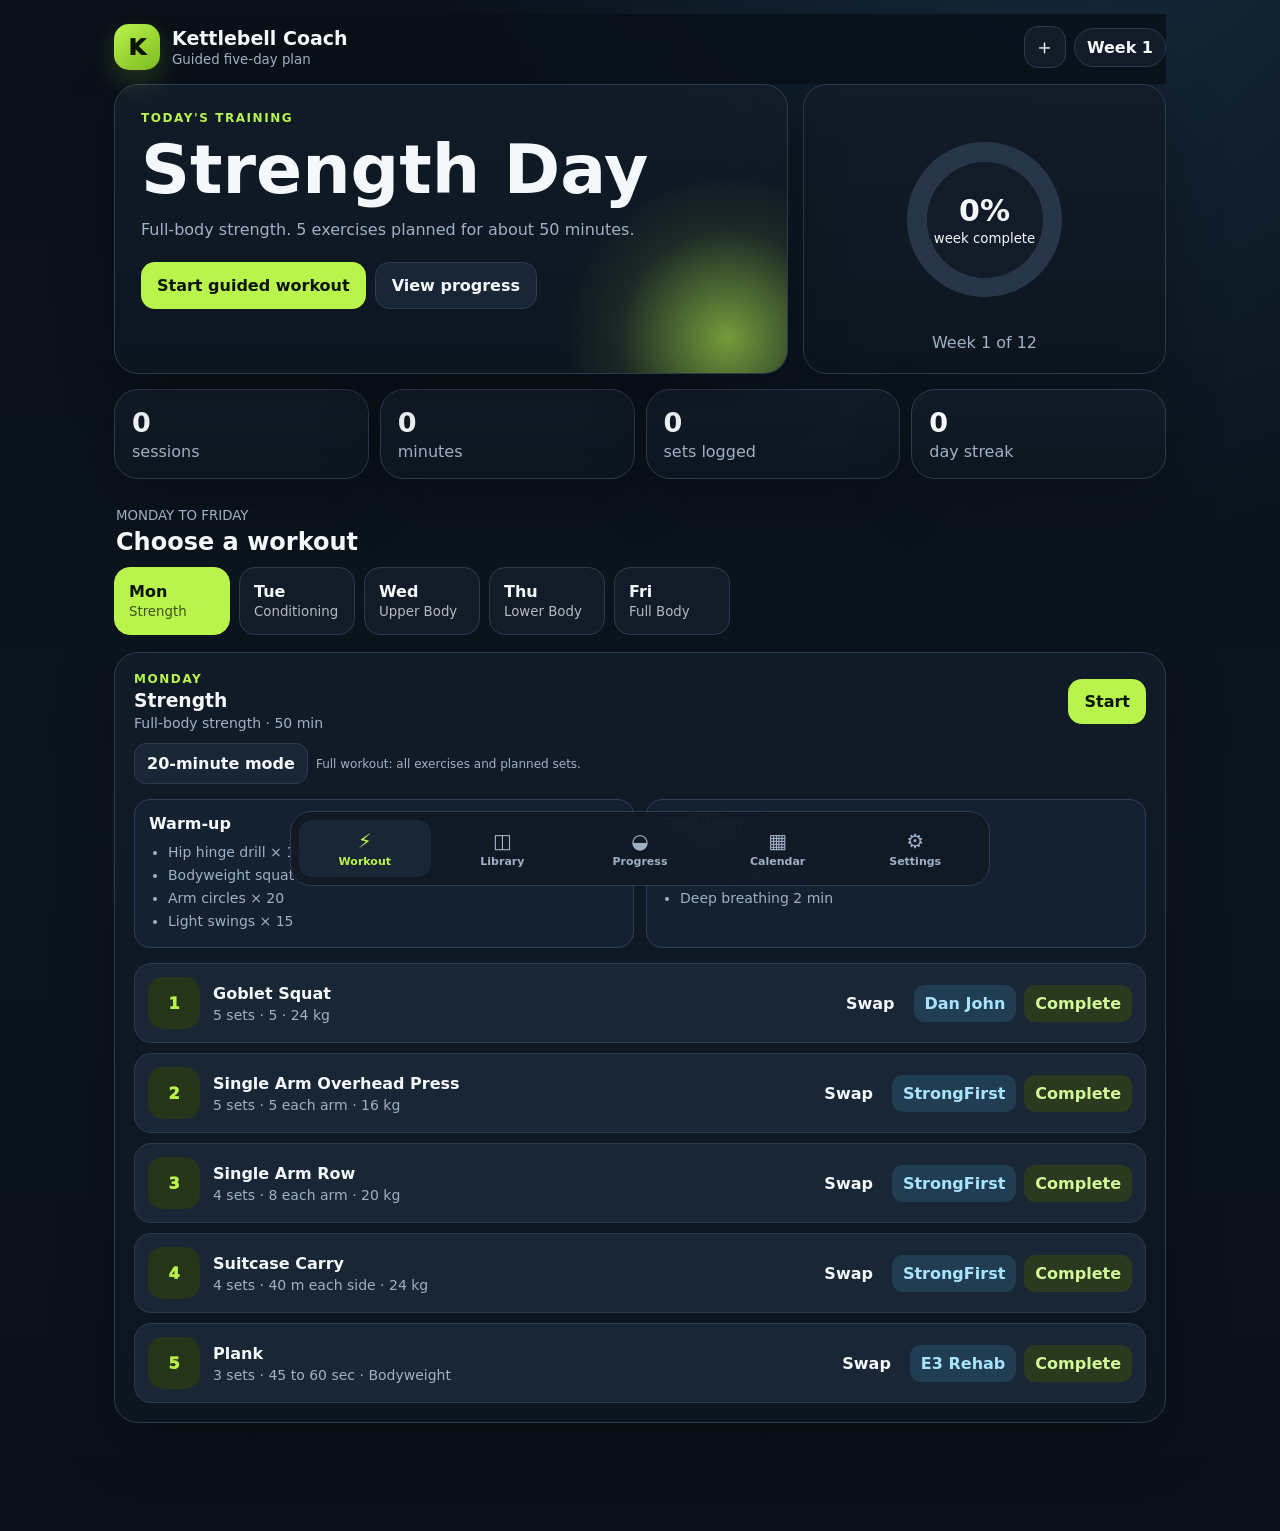
==== kettlebell-v2/index.html @ 456f786f "Refresh quick workout duration fix" ====
<!doctype html>
<html lang="en">
<head>
<meta charset="utf-8">
<meta name="viewport" content="width=device-width,initial-scale=1,viewport-fit=cover">
<meta name="theme-color" content="#091019">
<meta name="apple-mobile-web-app-capable" content="yes">
<meta name="apple-mobile-web-app-status-bar-style" content="black-translucent">
<meta name="apple-mobile-web-app-title" content="KB Coach">
<link rel="manifest" href="manifest.webmanifest">
<link rel="icon" href="icon.svg" type="image/svg+xml">
<title>Kettlebell Coach</title>
<link rel="stylesheet" href="styles.css?v=3">
</head>
<body>
<div class="toast" id="toast">Saved</div>
<div class="app">
<header class="top"><div class="brand"><div class="logo">K</div><div><h1>Kettlebell Coach</h1><small>Guided five-day plan</small></div></div><div class="top-right"><button class="install" id="installBtn" title="Install">＋</button><div class="week-pill" id="weekLabel">Week 1</div></div></header>
<section class="view active" id="workoutView">
<div class="hero"><div class="card hero-main"><div class="eyebrow">TODAY'S TRAINING</div><h2 id="heroTitle">Strength Day</h2><p id="heroText"></p><div class="actions"><button class="primary" onclick="startGuidedWorkout()">Start guided workout</button><button class="secondary" onclick="showView('progressView')">View progress</button></div></div><div class="card hero-side"><div class="ring" id="ring"><span><b id="ringValue">0%</b><small>week complete</small></span></div><div style="text-align:center;color:var(--muted)">Week <span id="heroWeek">1</span> of 12</div></div></div>
<div class="metrics"><div class="card metric"><b id="sessions">0</b><span>sessions</span></div><div class="card metric"><b id="minutes">0</b><span>minutes</span></div><div class="card metric"><b id="setsLogged">0</b><span>sets logged</span></div><div class="card metric"><b id="streak">0</b><span>day streak</span></div></div>
<div class="section-head"><div><small>MONDAY TO FRIDAY</small><h3>Choose a workout</h3></div></div><div class="days" id="days"></div>
<div class="card workout"><div class="workout-head"><div><div class="eyebrow" id="dayLabel"></div><h3 id="dayTitle"></h3><div class="meta" id="dayMeta"></div></div><button class="primary" onclick="startGuidedWorkout()">Start</button></div><div class="prep"><div class="prep-box"><h4>Warm-up</h4><ul id="warmupList"></ul></div><div class="prep-box"><h4>Cooldown</h4><ul id="cooldownList"></ul></div></div><div class="list" id="exerciseList"></div></div>
</section>
<section class="view" id="libraryView"><div class="section-head"><div><small>TECHNIQUE</small><h3>Exercise library</h3></div><input class="search" id="librarySearch" placeholder="Search exercises"></div><div class="library-grid" id="libraryGrid"></div></section>
<section class="view" id="progressView"><div class="section-head"><div><small>12-WEEK PLAN</small><h3>Progress</h3></div></div><div class="grid2"><div class="card panel"><h3>Weekly completion</h3><div class="weekgrid" id="weekGrid"></div></div><div class="card panel"><h3>Coach review</h3><div id="coachReview"></div></div></div><div class="section-head"><div><small>HISTORY</small><h3>Completed workouts</h3></div></div><div class="card panel"><div class="history-list" id="historyList"></div></div></section>
<section class="view" id="settingsView"><div class="section-head"><div><small>SETTINGS</small><h3>Personalize</h3></div></div><div class="grid2"><div class="card panel"><div class="field"><label>Current week</label><select id="weekSelect"></select></div><div class="field"><label>Your name</label><input id="nameInput" value="Inder"></div><h3>Kettlebells owned</h3><div class="weights" id="weightsGrid"></div><button class="primary" style="margin-top:14px" onclick="saveSettings()">Save settings</button></div><div class="card panel"><h3>Data</h3><p class="meta">Your workouts remain saved in this browser on this device.</p><div class="actions"><button class="secondary" onclick="exportData()">Export backup</button><label class="secondary" style="cursor:pointer">Import backup<input id="importFile" type="file" accept=".json" hidden></label><button class="danger" onclick="resetData()">Reset app</button></div></div></div></section>
</div>
<nav class="bottomnav"><button class="nav active" data-view="workoutView" onclick="showView('workoutView')"><span>⚡</span>Workout</button><button class="nav" data-view="libraryView" onclick="showView('libraryView')"><span>◫</span>Library</button><button class="nav" data-view="progressView" onclick="showView('progressView')"><span>◒</span>Progress</button><button class="nav" data-view="settingsView" onclick="showView('settingsView')"><span>⚙</span>Settings</button></nav>
<div class="modal" id="guidedModal"><div class="card modal-card"><div class="modal-head"><div><div class="eyebrow" id="modalDay"></div><h2 id="modalTitle" style="margin:5px 0"></h2></div><button class="secondary" onclick="closeGuidedWorkout()">Close</button></div><div class="steps" id="steps"></div><div class="coach" id="coachCue"></div><div class="set-list" id="setList"></div><div class="details"><div class="detail"><h4>Common mistakes</h4><ul id="mistakes"></ul></div><div class="detail"><h4>Substitutions</h4><ul id="substitutions"></ul></div></div><div class="rating"><button onclick="rateExercise('easy')">Too easy</button><button onclick="rateExercise('good')">Good</button><button onclick="rateExercise('hard')">Too hard</button><button onclick="rateExercise('pain')">Pain</button></div><div class="grid2" style="margin-top:14px"><div class="card panel"><div class="eyebrow">REST TIMER</div><div class="timer" id="timer">01:30</div><div class="timerbuttons"><button onclick="setTimer(60)">60 sec</button><button onclick="setTimer(90)">90 sec</button><button onclick="setTimer(120)">120 sec</button><button id="timerBtn" onclick="toggleTimer()">Start</button><button onclick="resetTimer()">Reset</button></div></div><div class="card panel"><div class="eyebrow">WORKOUT PROGRESS</div><h3 id="modalProgress"></h3><div class="progressbar"><div class="fill" id="modalFill"></div></div><div class="actions"><button class="secondary" onclick="previousExercise()">Previous</button><button class="primary" onclick="nextExercise()">Next</button></div><a class="mini video" id="videoLink" target="_blank" rel="noopener" style="display:inline-block;margin-top:11px">Watch technique video</a></div></div></div></div>
<script src="program.js?v=2"></script>
<script src="app.js?v=3"></script>
<script src="enhancements.js?v=4"></script>
<script src="v4-fix.js?v=2"></script>
</body>
</html>
---- kettlebell-v2/styles.css ----
:root{--bg:#091019;--panel:#111c28;--panel2:#182635;--line:#2b3b4e;--text:#f5f8fb;--muted:#9fb1c5;--accent:#b9f44d;--blue:#67caff;--orange:#ffa158;--red:#ff7777;--shadow:0 20px 58px rgba(0,0,0,.27)}
*{box-sizing:border-box}html{color-scheme:dark}body{margin:0;min-height:100vh;background:radial-gradient(circle at 86% -10%,rgba(69,138,191,.22),transparent 35%),linear-gradient(180deg,#091019,#0c151f 55%,#091019);color:var(--text);font-family:Inter,system-ui,-apple-system,BlinkMacSystemFont,"Segoe UI",sans-serif}button,input,select,textarea{font:inherit}button,a{-webkit-tap-highlight-color:transparent}.app{max-width:1080px;margin:auto;padding:14px 14px 108px}.top{position:sticky;top:0;z-index:30;display:flex;justify-content:space-between;align-items:center;gap:12px;padding:10px 0 14px;background:rgba(9,16,25,.84);backdrop-filter:blur(18px)}.brand{display:flex;align-items:center;gap:12px}.logo{width:46px;height:46px;border-radius:15px;background:linear-gradient(145deg,var(--accent),#7fba20);color:#0c1403;display:grid;place-items:center;font-size:22px;font-weight:950;box-shadow:0 10px 28px rgba(185,244,77,.18)}.brand h1{margin:0;font-size:19px}.brand small{color:var(--muted)}.top-right{display:flex;align-items:center;gap:8px}.week-pill{padding:9px 12px;border-radius:999px;background:var(--panel);border:1px solid var(--line);font-weight:850}.install{width:42px;height:42px;border-radius:14px;border:1px solid var(--line);background:var(--panel);color:var(--text);font-size:21px;cursor:pointer}.view{display:none}.view.active{display:block}.card{background:linear-gradient(180deg,rgba(17,28,40,.98),rgba(13,22,31,.98));border:1px solid var(--line);border-radius:24px;box-shadow:var(--shadow)}.hero{display:grid;grid-template-columns:1.3fr .7fr;gap:15px}.hero-main{position:relative;overflow:hidden;padding:26px;min-height:290px}.hero-main:after{content:"";position:absolute;right:-100px;bottom:-125px;width:320px;height:320px;border-radius:50%;background:radial-gradient(circle,rgba(185,244,77,.6),rgba(185,244,77,.08) 48%,transparent 72%)}.eyebrow{color:var(--accent);font-weight:900;font-size:12px;letter-spacing:.13em}.hero h2{font-size:clamp(38px,7vw,68px);line-height:.93;margin:13px 0}.hero p{max-width:650px;color:var(--muted);line-height:1.58}.actions{display:flex;gap:9px;flex-wrap:wrap;margin-top:19px}.primary,.secondary,.danger{border:0;border-radius:14px;padding:13px 16px;font-weight:900;cursor:pointer}.primary{background:var(--accent);color:#0c1403}.secondary{background:var(--panel2);color:var(--text);border:1px solid var(--line)}.danger{background:#3c2026;color:#ffb8b8}.hero-side{padding:21px;display:flex;flex-direction:column;justify-content:space-between}.ring{width:155px;height:155px;margin:auto;border-radius:50%;display:grid;place-items:center;background:conic-gradient(var(--accent) 0deg,#273548 0deg)}.ring:before{content:"";position:absolute;width:116px;height:116px;border-radius:50%;background:#111c28}.ring span{position:relative;text-align:center}.ring b{display:block;font-size:30px}.metrics{display:grid;grid-template-columns:repeat(4,1fr);gap:11px;margin-top:15px}.metric{padding:17px}.metric b{font-size:27px}.metric span{display:block;color:var(--muted);margin-top:4px}.section-head{display:flex;justify-content:space-between;align-items:end;gap:12px;margin:26px 2px 11px}.section-head h3{margin:4px 0 0;font-size:24px}.section-head small{color:var(--muted)}.days{display:flex;gap:9px;overflow:auto;padding-bottom:5px}.day{min-width:116px;padding:14px;border-radius:16px;border:1px solid var(--line);background:var(--panel);color:var(--text);text-align:left;cursor:pointer}.day.active{background:var(--accent);color:#0c1403;border-color:var(--accent)}.day b{display:block}.day small{opacity:.72}.workout{padding:19px;margin-top:12px}.workout-head{display:flex;justify-content:space-between;align-items:center;gap:13px}.workout-head h3{margin:4px 0}.meta{color:var(--muted);font-size:14px}.prep{display:grid;grid-template-columns:1fr 1fr;gap:12px;margin-top:15px}.prep-box{padding:14px;border-radius:16px;background:#132131;border:1px solid #2b4056}.prep-box h4{margin:0 0 8px}.prep-box ul{margin:0;padding-left:19px;color:var(--muted);font-size:14px;line-height:1.65}.list{display:grid;gap:10px;margin-top:15px}.exercise{display:grid;grid-template-columns:52px 1fr auto;gap:13px;align-items:center;padding:13px;border-radius:17px;background:var(--panel2);border:1px solid var(--line)}.exercise.done{opacity:.58}.num{width:52px;height:52px;border-radius:15px;background:#26351a;color:var(--accent);display:grid;place-items:center;font-weight:950}.exercise h4{margin:0 0 4px}.row-actions{display:flex;gap:8px;flex-wrap:wrap}.mini{border:0;border-radius:11px;padding:9px 11px;font-weight:850;cursor:pointer}.video{background:#203d51;color:#a8e3ff;text-decoration:none}.done-btn{background:#2b391f;color:#d2fa99}.done-btn.on{background:var(--accent);color:#0c1403}.grid2{display:grid;grid-template-columns:1fr 1fr;gap:14px}.panel{padding:19px}.progressbar{height:14px;border-radius:999px;background:#243244;overflow:hidden}.fill{height:100%;width:0;background:var(--accent);transition:.22s}.weekgrid{display:grid;grid-template-columns:repeat(6,1fr);gap:8px}.weekcell{padding:13px 7px;text-align:center;border-radius:14px;background:var(--panel2);border:1px solid var(--line)}.weekcell.complete{background:#263b1d;border-color:#486b2f}.weekcell.current{outline:2px solid var(--blue)}.weekcell b{display:block}.weekcell small{color:var(--muted)}.history-list{display:grid;gap:9px}.history-item{display:flex;justify-content:space-between;align-items:center;gap:12px;padding:13px;border-radius:15px;background:var(--panel2);border:1px solid var(--line)}.library-grid{display:grid;grid-template-columns:repeat(3,1fr);gap:13px}.lib{padding:17px}.art{height:116px;border-radius:17px;background:radial-gradient(circle at 75% 20%,rgba(103,202,255,.25),transparent 30%),linear-gradient(135deg,#27384d,#101821);display:grid;place-items:center;font-size:45px;margin-bottom:13px}.lib h3{margin:0 0 5px}.chips{display:flex;flex-wrap:wrap;gap:6px;margin:10px 0}.chip{font-size:12px;padding:6px 8px;border-radius:999px;background:#213146;color:#cad9ea}.field{display:flex;flex-direction:column;gap:7px;margin-top:12px}.field label{font-size:13px;color:var(--muted)}.field input,.field select,.field textarea{background:#0d151f;border:1px solid var(--line);border-radius:12px;color:var(--text);padding:11px}.weights{display:grid;grid-template-columns:repeat(6,1fr);gap:8px;margin-top:10px}.weight-btn{border:1px solid var(--line);border-radius:13px;background:var(--panel2);color:var(--text);padding:11px 6px;font-weight:850}.weight-btn.selected{background:var(--accent);color:#0c1403;border-color:var(--accent)}.bottomnav{position:fixed;left:50%;bottom:14px;transform:translateX(-50%);width:min(700px,calc(100% - 24px));display:grid;grid-template-columns:repeat(4,1fr);gap:6px;padding:8px;border-radius:21px;background:rgba(17,26,37,.95);border:1px solid var(--line);backdrop-filter:blur(18px);z-index:50}.nav{border:0;background:transparent;color:var(--muted);padding:9px 4px;border-radius:13px;font-size:11px;font-weight:850}.nav.active{background:var(--panel2);color:var(--accent)}.nav span{display:block;font-size:20px;margin-bottom:2px}.modal{position:fixed;inset:0;z-index:100;display:none;place-items:center;padding:13px;background:rgba(0,0,0,.78)}.modal.open{display:grid}.modal-card{width:min(800px,100%);max-height:93vh;overflow:auto;padding:21px}.modal-head{display:flex;justify-content:space-between;gap:12px}.steps{display:flex;gap:7px;overflow:auto;margin:14px 0}.step{min-width:42px;height:42px;border:1px solid var(--line);border-radius:12px;background:var(--panel2);color:var(--text);font-weight:900}.step.active{background:var(--accent);color:#0c1403}.coach{padding:15px;border-radius:16px;background:#152536;border:1px solid #2d4761}.set-list{display:grid;gap:9px;margin-top:14px}.setrow{display:grid;grid-template-columns:58px 1fr 1fr 94px;gap:9px;align-items:center}.setrow input,.setrow select{width:100%;background:#0d151f;border:1px solid var(--line);border-radius:10px;color:var(--text);padding:10px}.details{display:grid;grid-template-columns:1fr 1fr;gap:11px;margin-top:13px}.detail{padding:13px;border-radius:15px;background:var(--panel2)}.detail h4{margin:0 0 7px}.detail ul{margin:0;padding-left:18px;color:var(--muted);font-size:14px;line-height:1.55}.rating{display:flex;gap:8px;flex-wrap:wrap;margin-top:12px}.rating button{border:1px solid var(--line);background:var(--panel2);color:var(--text);border-radius:11px;padding:9px 11px;font-weight:850}.timer{font-size:56px;font-weight:950;letter-spacing:2px}.timerbuttons{display:flex;gap:8px;flex-wrap:wrap}.timerbuttons button{border:1px solid var(--line);background:var(--panel2);color:var(--text);padding:9px 11px;border-radius:11px;font-weight:850}.toast{position:fixed;right:15px;top:15px;display:none;z-index:200;padding:11px 14px;border-radius:12px;background:#213615;border:1px solid #486c2e;color:#e2ffbd}.empty{color:var(--muted);padding:18px;text-align:center}.search{max-width:230px;background:#0d151f;border:1px solid var(--line);border-radius:12px;color:var(--text);padding:10px}
@media(max-width:860px){.hero,.grid2{grid-template-columns:1fr}.metrics{grid-template-columns:repeat(2,1fr)}.library-grid{grid-template-columns:repeat(2,1fr)}.weekgrid{grid-template-columns:repeat(4,1fr)}}
@media(max-width:620px){.app{padding:11px 11px 104px}.hero-main{padding:20px}.prep,.details{grid-template-columns:1fr}.exercise{grid-template-columns:46px 1fr}.row-actions{grid-column:1/-1}.library-grid{grid-template-columns:1fr}.weights{grid-template-columns:repeat(3,1fr)}.setrow{grid-template-columns:46px 1fr 1fr}.setrow button{grid-column:1/-1}.timer{font-size:49px}.brand small{display:none}}
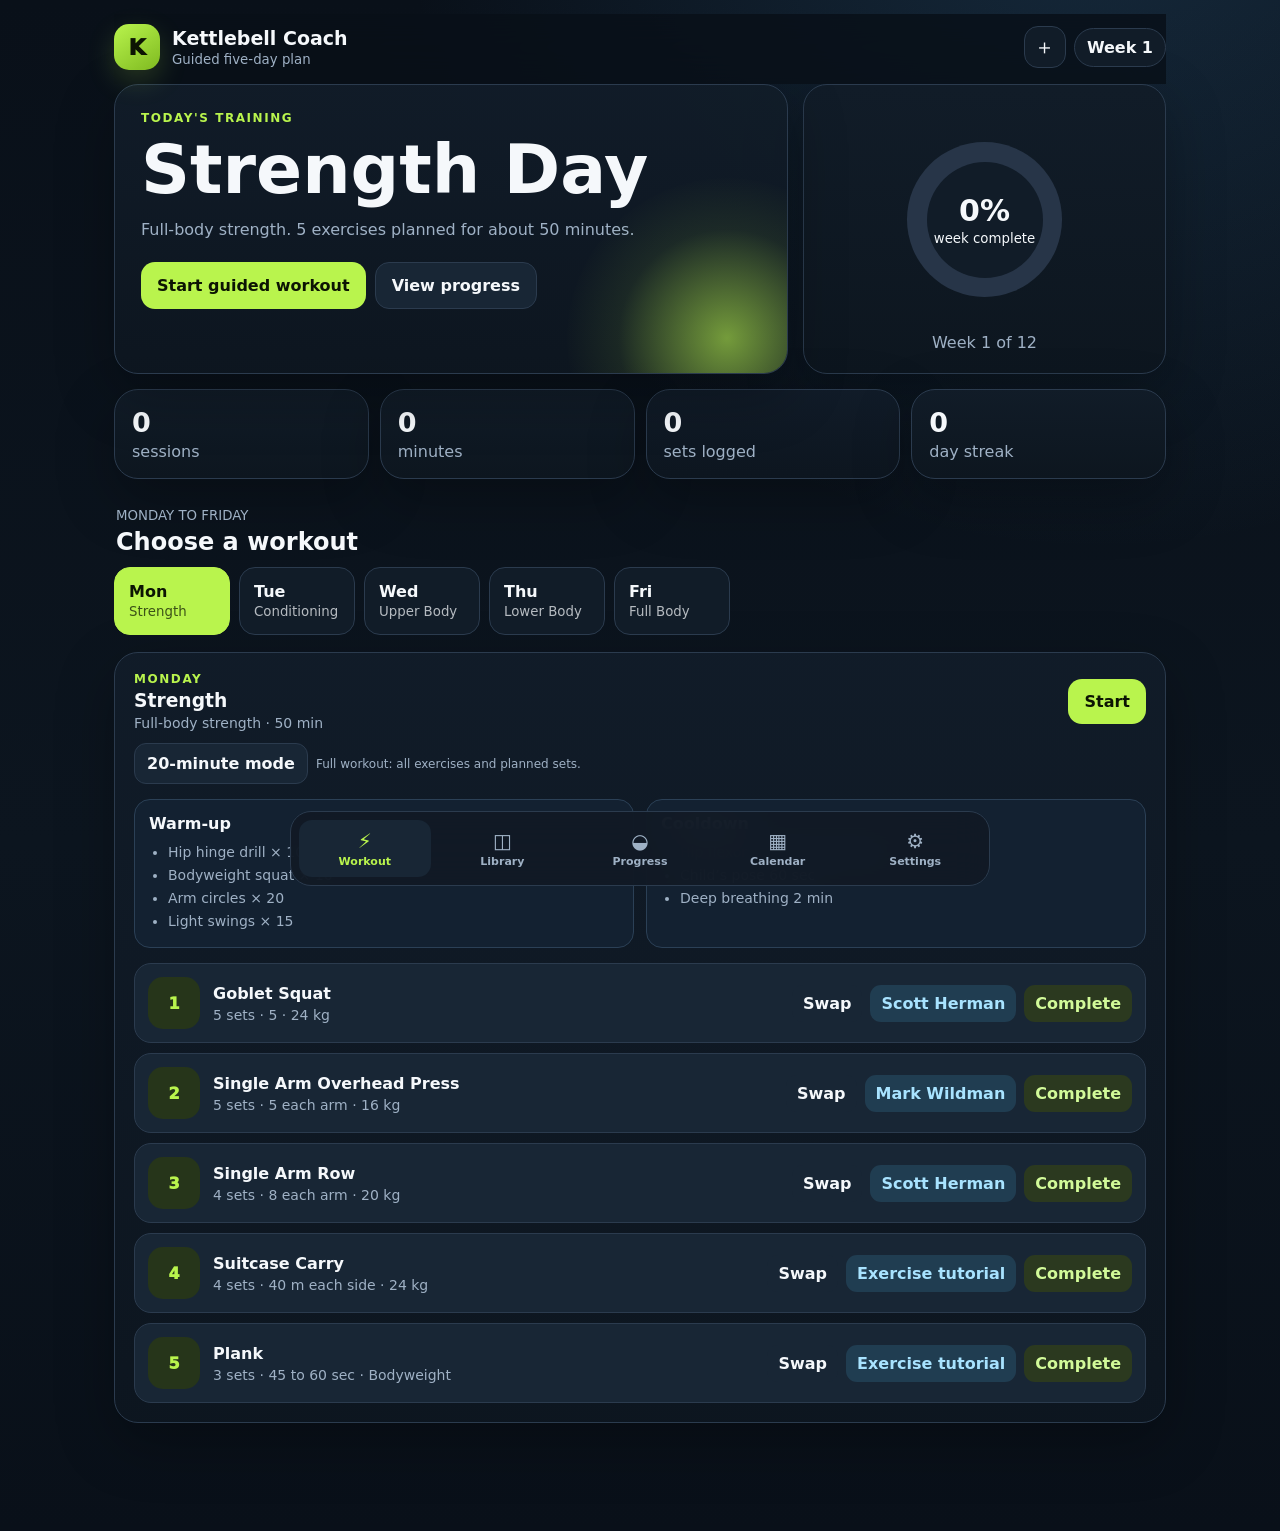
==== commit c7c15cd1: "Load direct exercise videos" ====
--- a/kettlebell-v2/index.html
+++ b/kettlebell-v2/index.html
@@ -30,6 +30,7 @@
 <div class="modal" id="guidedModal"><div class="card modal-card"><div class="modal-head"><div><div class="eyebrow" id="modalDay"></div><h2 id="modalTitle" style="margin:5px 0"></h2></div><button class="secondary" onclick="closeGuidedWorkout()">Close</button></div><div class="steps" id="steps"></div><div class="coach" id="coachCue"></div><div class="set-list" id="setList"></div><div class="details"><div class="detail"><h4>Common mistakes</h4><ul id="mistakes"></ul></div><div class="detail"><h4>Substitutions</h4><ul id="substitutions"></ul></div></div><div class="rating"><button onclick="rateExercise('easy')">Too easy</button><button onclick="rateExercise('good')">Good</button><button onclick="rateExercise('hard')">Too hard</button><button onclick="rateExercise('pain')">Pain</button></div><div class="grid2" style="margin-top:14px"><div class="card panel"><div class="eyebrow">REST TIMER</div><div class="timer" id="timer">01:30</div><div class="timerbuttons"><button onclick="setTimer(60)">60 sec</button><button onclick="setTimer(90)">90 sec</button><button onclick="setTimer(120)">120 sec</button><button id="timerBtn" onclick="toggleTimer()">Start</button><button onclick="resetTimer()">Reset</button></div></div><div class="card panel"><div class="eyebrow">WORKOUT PROGRESS</div><h3 id="modalProgress"></h3><div class="progressbar"><div class="fill" id="modalFill"></div></div><div class="actions"><button class="secondary" onclick="previousExercise()">Previous</button><button class="primary" onclick="nextExercise()">Next</button></div><a class="mini video" id="videoLink" target="_blank" rel="noopener" style="display:inline-block;margin-top:11px">Watch technique video</a></div></div></div></div>
 <script src="program.js?v=2"></script>
 <script src="app.js?v=3"></script>
+<script src="direct-videos.js?v=1"></script>
 <script src="enhancements.js?v=4"></script>
 <script src="v4-fix.js?v=2"></script>
 </body>
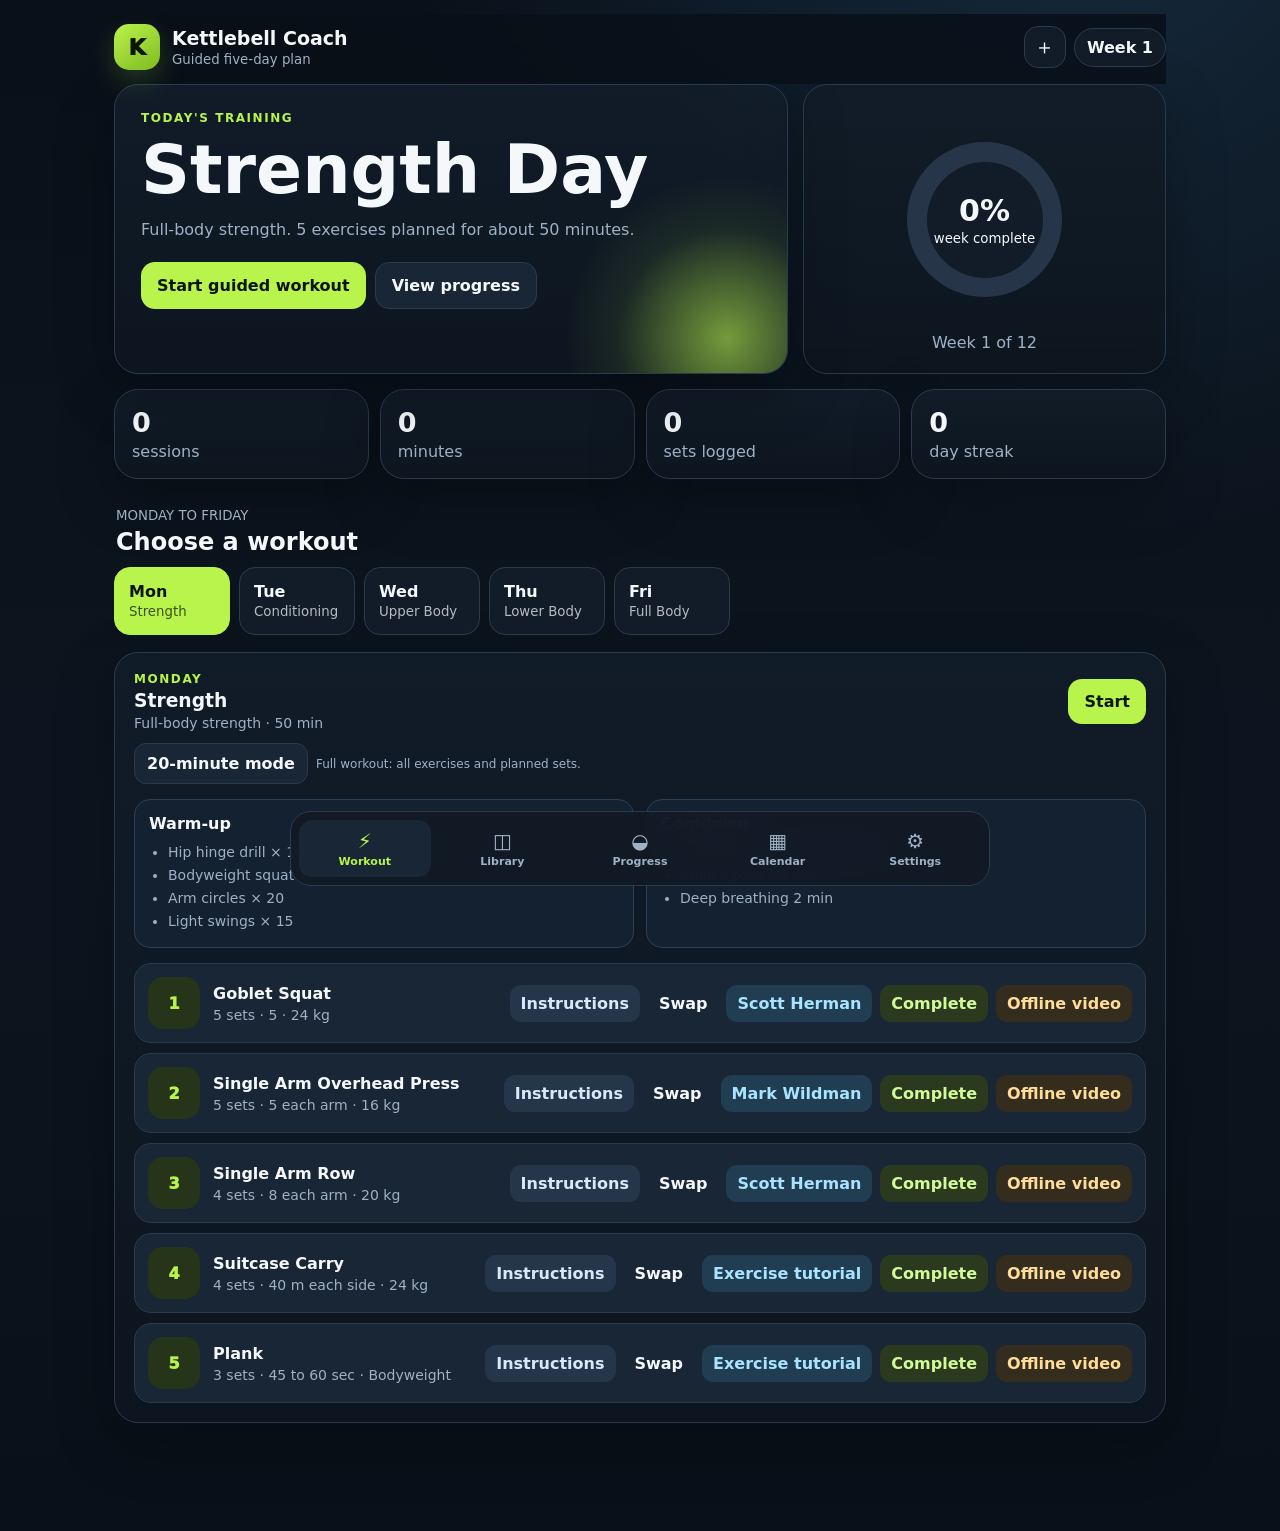
==== commit d9387332: "Load exercise instructions and offline video support" ====
--- a/kettlebell-v2/index.html
+++ b/kettlebell-v2/index.html
@@ -31,7 +31,9 @@
 <script src="program.js?v=2"></script>
 <script src="app.js?v=3"></script>
 <script src="direct-videos.js?v=1"></script>
+<script src="exercise-instructions.js?v=1"></script>
 <script src="enhancements.js?v=4"></script>
 <script src="v4-fix.js?v=2"></script>
+<script src="exercise-guide-ui.js?v=1"></script>
 </body>
 </html>
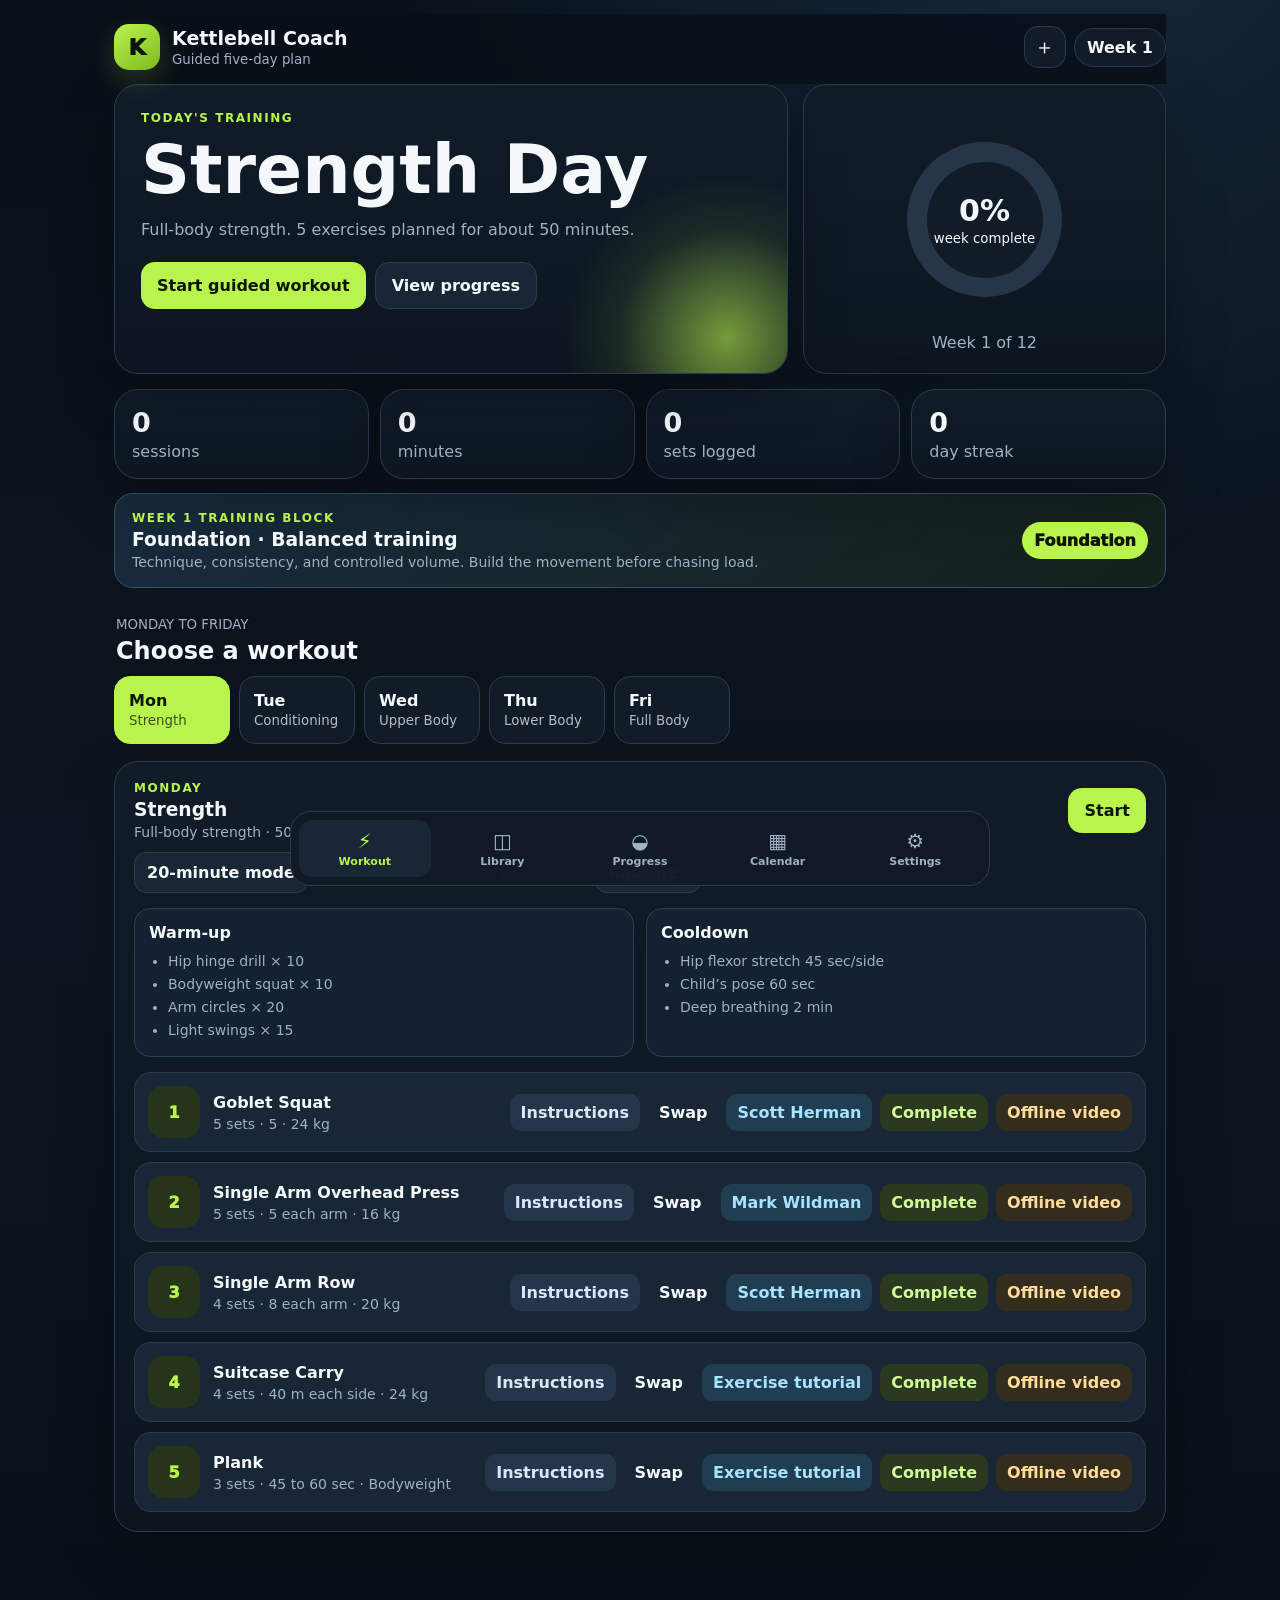
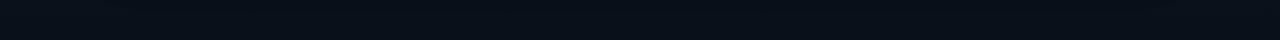
==== commit 587b7be2: "Load advanced training suite" ====
--- a/kettlebell-v2/index.html
+++ b/kettlebell-v2/index.html
@@ -35,5 +35,8 @@
 <script src="enhancements.js?v=4"></script>
 <script src="v4-fix.js?v=2"></script>
 <script src="exercise-guide-ui.js?v=1"></script>
+<script src="adaptive-program.js?v=1"></script>
+<script src="routine-builder.js?v=1"></script>
+<script src="body-reports.js?v=1"></script>
 </body>
 </html>
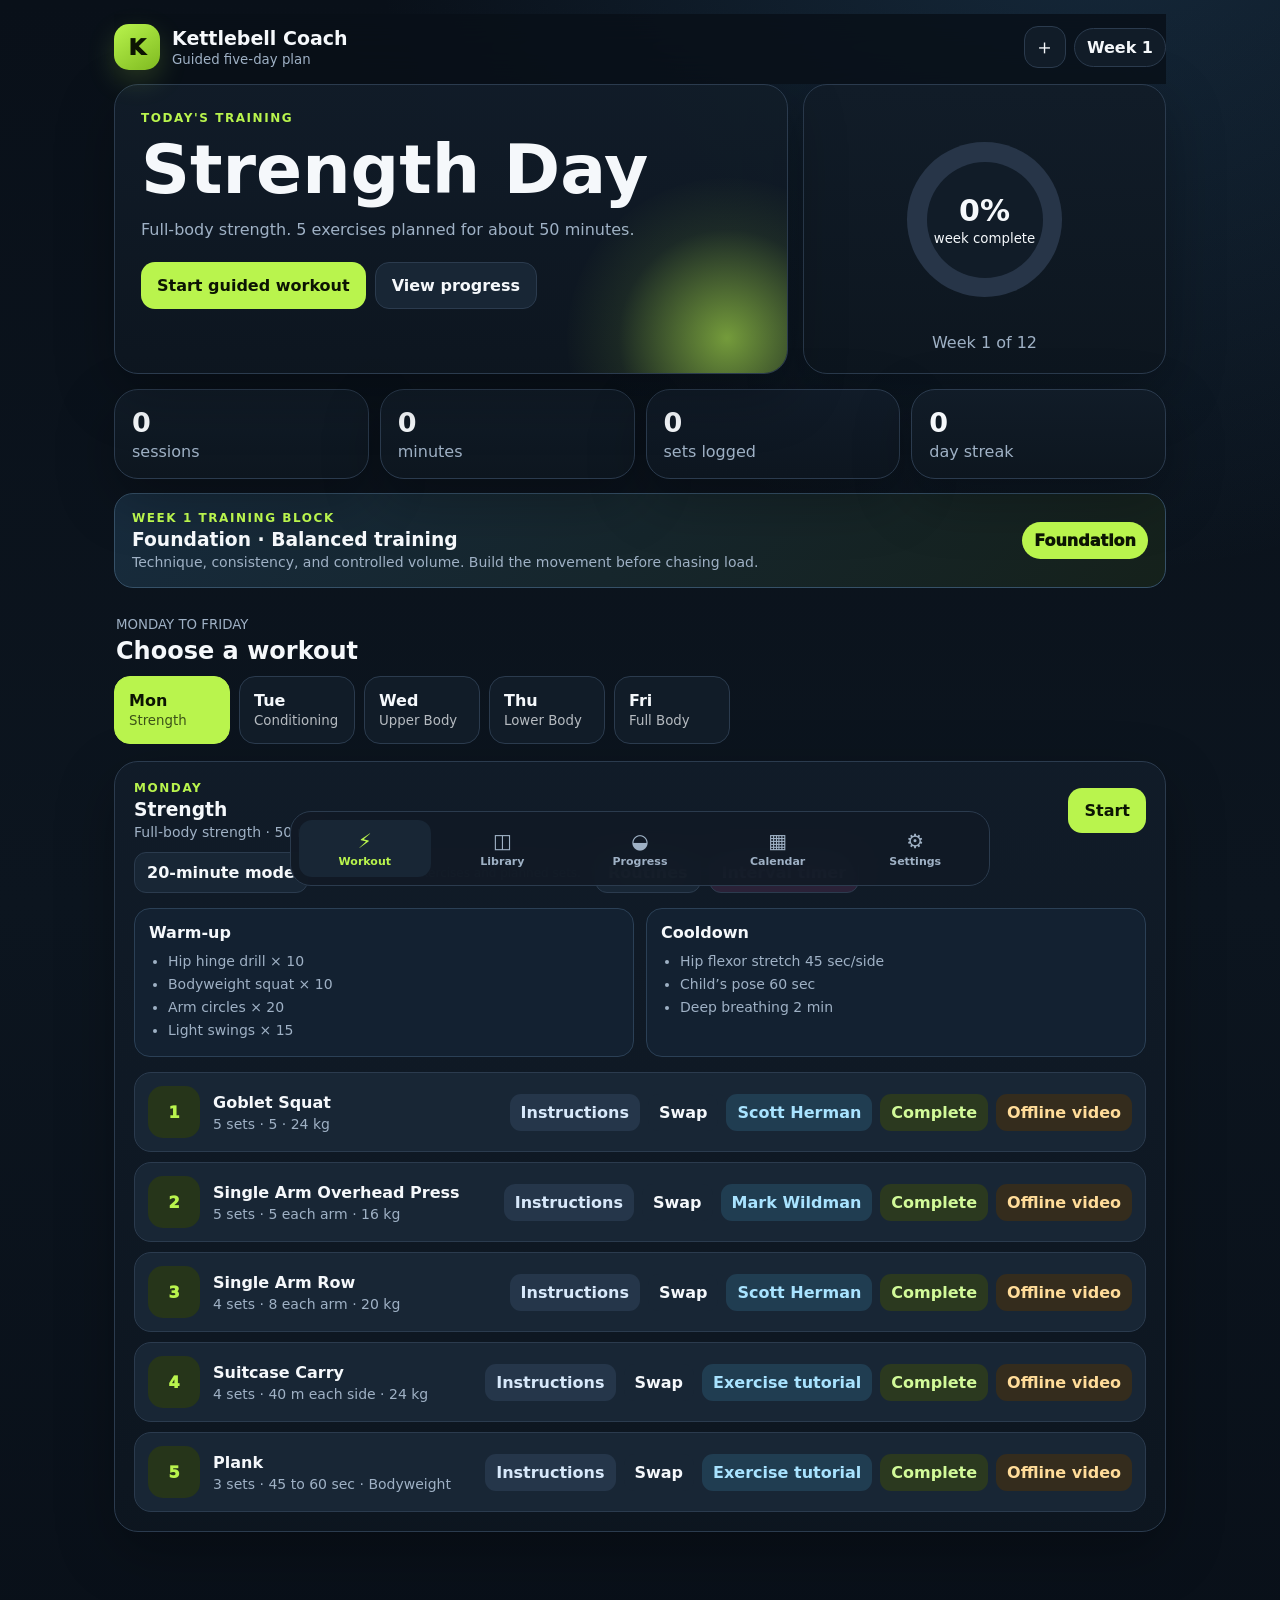
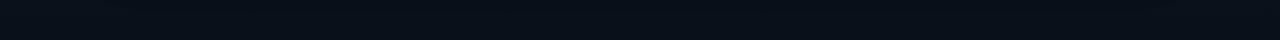
==== commit 9d34d50a: "Load Version 8 coaching and interval features" ====
--- a/kettlebell-v2/index.html
+++ b/kettlebell-v2/index.html
@@ -36,7 +36,13 @@
 <script src="v4-fix.js?v=2"></script>
 <script src="exercise-guide-ui.js?v=1"></script>
 <script src="adaptive-program.js?v=1"></script>
+<script src="expanded-kettlebells.js?v=1"></script>
 <script src="routine-builder.js?v=1"></script>
+<script src="routine-builder-fix.js?v=1"></script>
 <script src="body-reports.js?v=1"></script>
+<script src="v7-fix.js?v=1"></script>
+<script src="training-intelligence.js?v=1"></script>
+<script src="interval-timer.js?v=1"></script>
+<script src="v8-fix.js?v=1"></script>
 </body>
 </html>
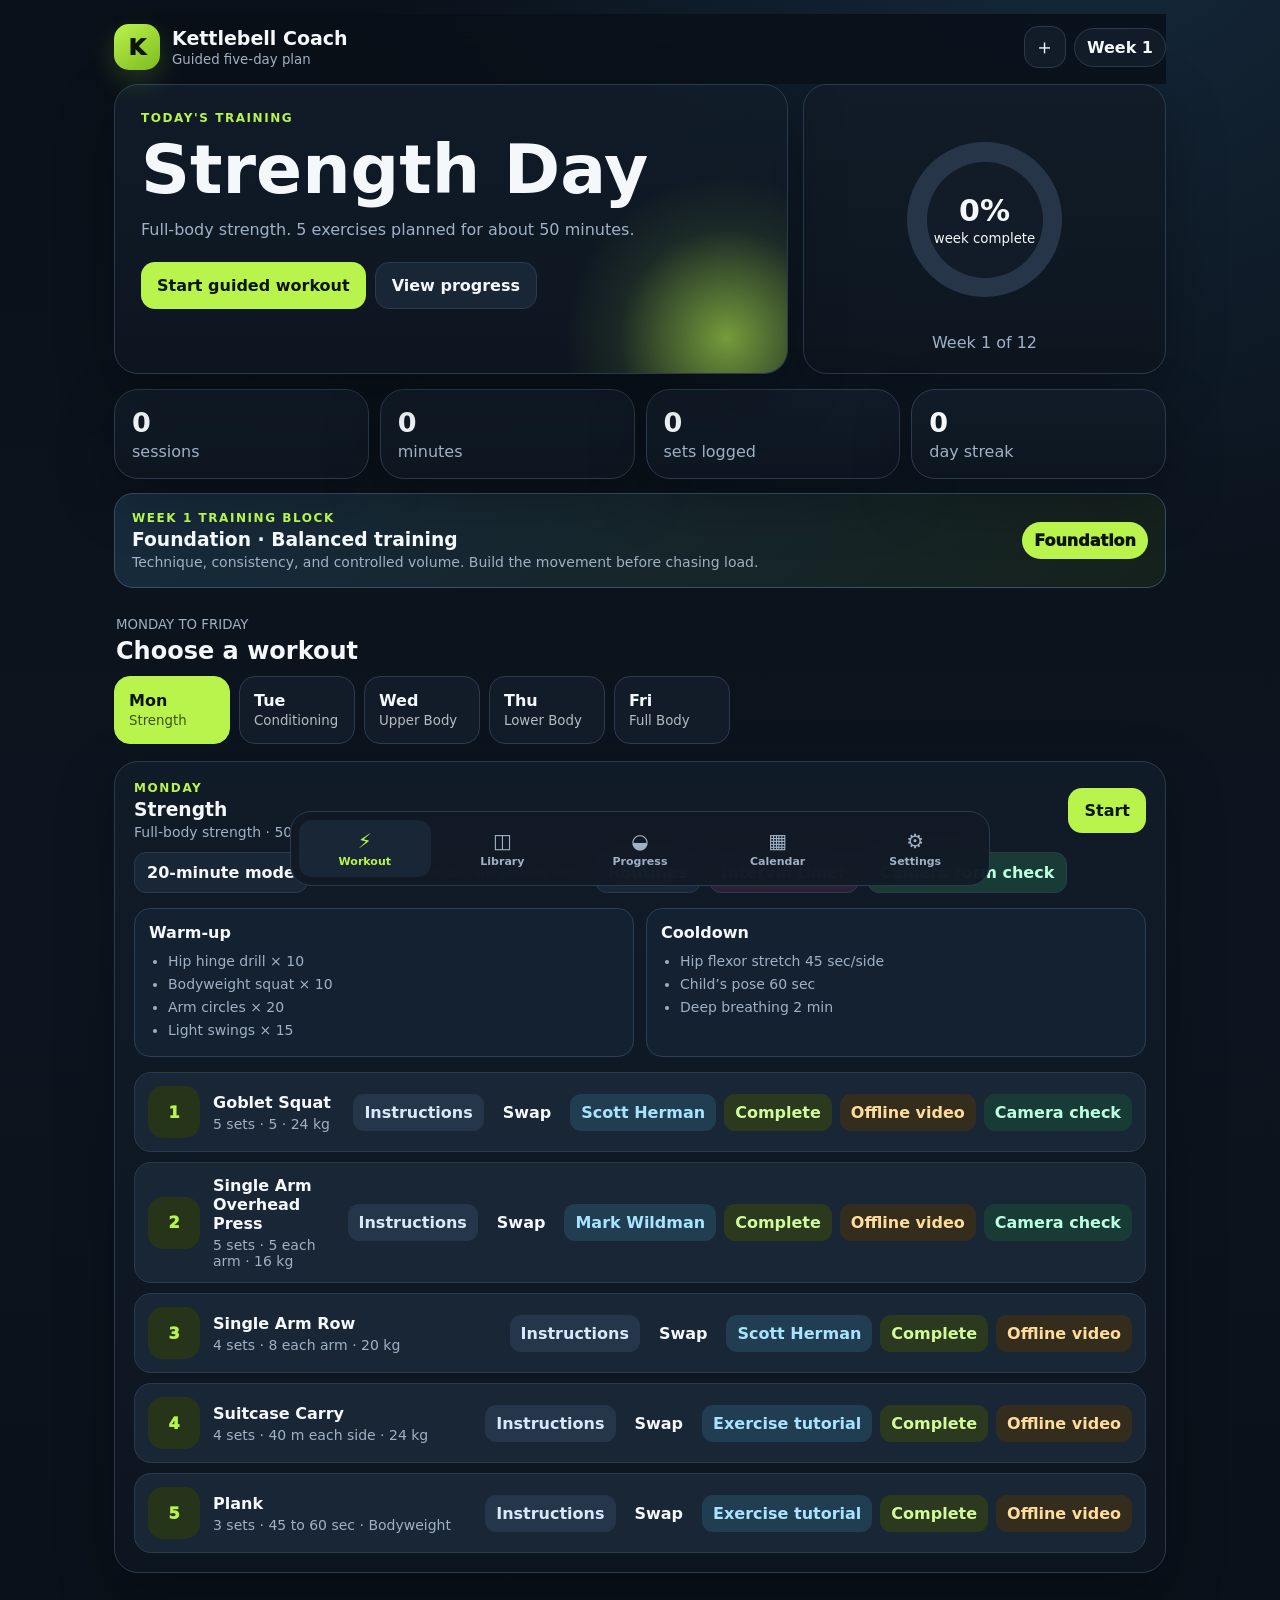
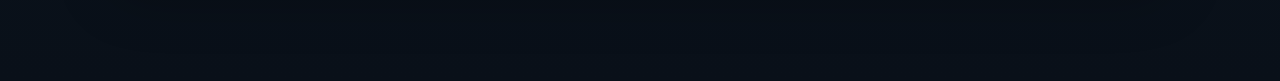
==== commit 0b630266: "Load camera form checking suite" ====
--- a/kettlebell-v2/index.html
+++ b/kettlebell-v2/index.html
@@ -44,5 +44,8 @@
 <script src="training-intelligence.js?v=1"></script>
 <script src="interval-timer.js?v=1"></script>
 <script src="v8-fix.js?v=1"></script>
+<script src="form-check.js?v=1"></script>
+<script src="form-check-integration.js?v=1"></script>
+<script src="v9-fix.js?v=1"></script>
 </body>
 </html>
